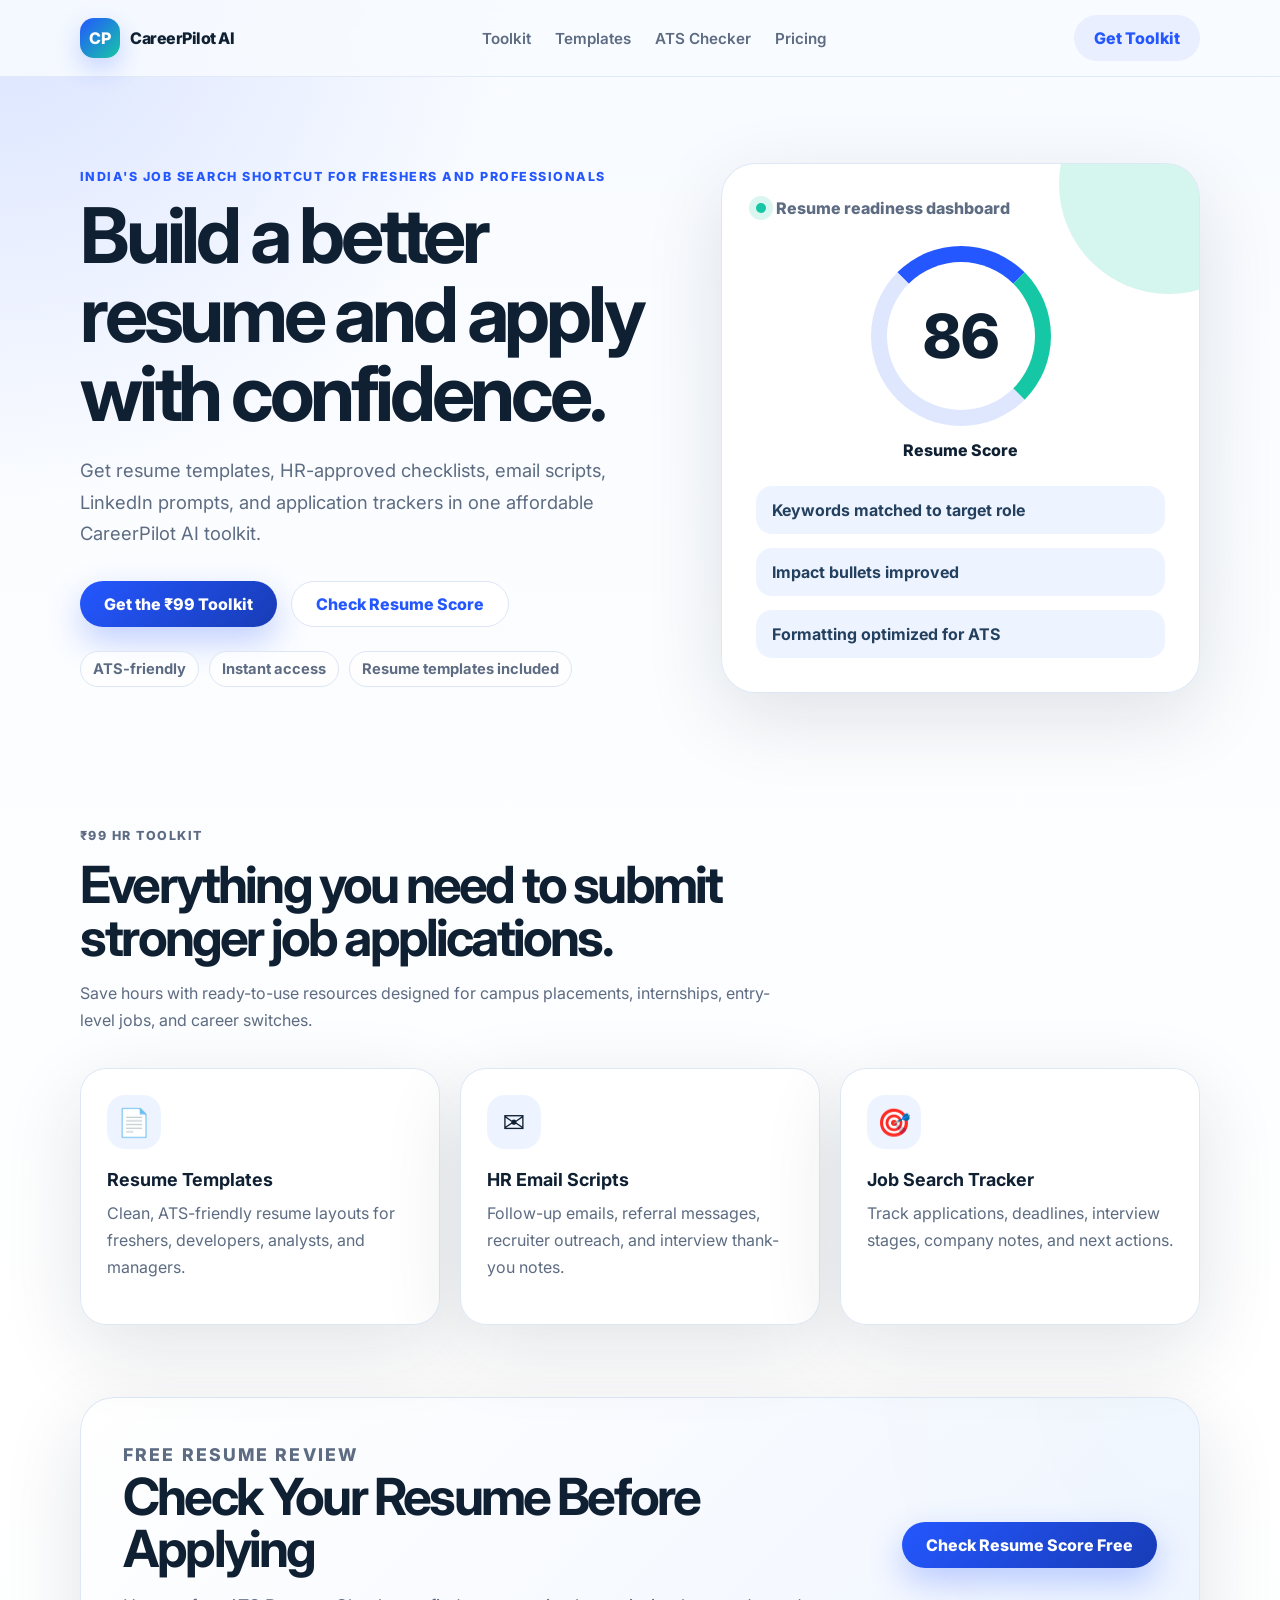
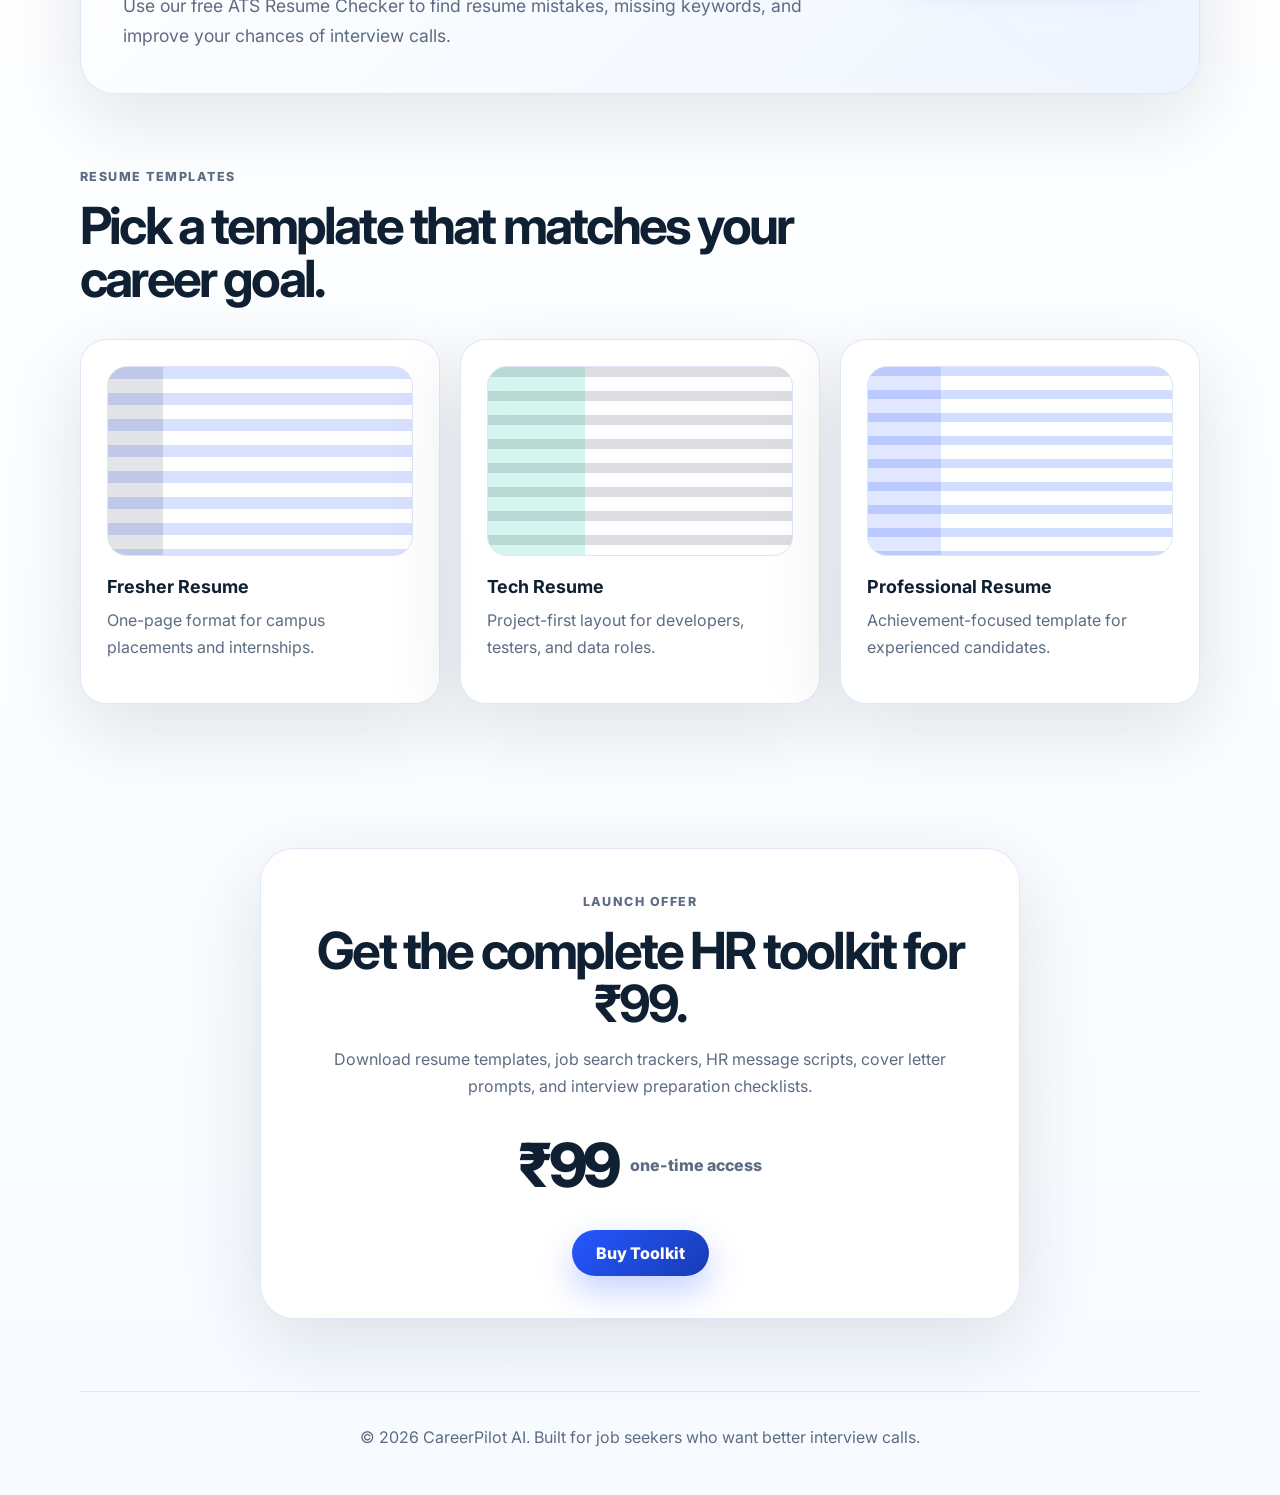
==== index.html @ 9188df10 "Add CareerPilot AI homepage" ====
<!doctype html>
<html lang="en">
  <head>
    <meta charset="utf-8" />
    <meta name="viewport" content="width=device-width, initial-scale=1" />
    <title>CareerPilot AI | ₹99 HR Toolkit & Resume Templates</title>
    <meta
      name="description"
      content="CareerPilot AI helps job seekers apply smarter with a ₹99 HR toolkit, ATS resume checker, resume templates, cover letters, and interview prep resources."
    />
    <link rel="preconnect" href="https://fonts.googleapis.com" />
    <link rel="preconnect" href="https://fonts.gstatic.com" crossorigin />
    <link
      href="https://fonts.googleapis.com/css2?family=Inter:wght@400;500;600;700;800&display=swap"
      rel="stylesheet"
    />
    <link rel="stylesheet" href="styles.css" />
  </head>
  <body>
    <header class="site-header">
      <nav class="nav" aria-label="Primary navigation">
        <a class="brand" href="/" aria-label="CareerPilot AI home">
          <span class="brand-mark">CP</span>
          <span>CareerPilot AI</span>
        </a>
        <div class="nav-links" aria-label="Main menu">
          <a href="#toolkit">Toolkit</a>
          <a href="#templates">Templates</a>
          <a href="#ats-checker">ATS Checker</a>
          <a href="#pricing">Pricing</a>
        </div>
        <a class="nav-cta" href="#pricing">Get Toolkit</a>
      </nav>
    </header>

    <main>
      <section class="hero">
        <div class="hero-copy">
          <p class="eyebrow">India's job search shortcut for freshers and professionals</p>
          <h1>Build a better resume and apply with confidence.</h1>
          <p class="hero-text">
            Get resume templates, HR-approved checklists, email scripts, LinkedIn prompts,
            and application trackers in one affordable CareerPilot AI toolkit.
          </p>
          <div class="hero-actions">
            <a class="button button-primary" href="#pricing">Get the ₹99 Toolkit</a>
            <a class="button button-secondary" href="/ats-resume-checker">Check Resume Score</a>
          </div>
          <div class="trust-row" aria-label="Toolkit highlights">
            <span>ATS-friendly</span>
            <span>Instant access</span>
            <span>Resume templates included</span>
          </div>
        </div>
        <div class="hero-card" aria-label="CareerPilot AI toolkit preview">
          <div class="card-header">
            <span class="status-dot"></span>
            <span>Resume readiness dashboard</span>
          </div>
          <div class="score-circle" aria-label="Resume score 86 out of 100">86</div>
          <p class="score-label">Resume Score</p>
          <ul class="check-list">
            <li>Keywords matched to target role</li>
            <li>Impact bullets improved</li>
            <li>Formatting optimized for ATS</li>
          </ul>
        </div>
      </section>

      <section id="toolkit" class="section toolkit-section">
        <div class="section-heading">
          <p class="eyebrow">₹99 HR Toolkit</p>
          <h2>Everything you need to submit stronger job applications.</h2>
          <p>
            Save hours with ready-to-use resources designed for campus placements,
            internships, entry-level jobs, and career switches.
          </p>
        </div>
        <div class="feature-grid">
          <article class="feature-card">
            <span class="feature-icon">📄</span>
            <h3>Resume Templates</h3>
            <p>Clean, ATS-friendly resume layouts for freshers, developers, analysts, and managers.</p>
          </article>
          <article class="feature-card">
            <span class="feature-icon">✉️</span>
            <h3>HR Email Scripts</h3>
            <p>Follow-up emails, referral messages, recruiter outreach, and interview thank-you notes.</p>
          </article>
          <article class="feature-card">
            <span class="feature-icon">🎯</span>
            <h3>Job Search Tracker</h3>
            <p>Track applications, deadlines, interview stages, company notes, and next actions.</p>
          </article>
        </div>
      </section>

      <section id="ats-checker" class="section ats-section" aria-labelledby="ats-title">
        <div class="ats-content">
          <p class="eyebrow">Free resume review</p>
          <h2 id="ats-title">Check Your Resume Before Applying</h2>
          <p>Use our free ATS Resume Checker to find resume mistakes, missing keywords, and improve your chances of interview calls.</p>
        </div>
        <a class="button button-primary" href="/ats-resume-checker">Check Resume Score Free</a>
      </section>

      <section id="templates" class="section templates-section">
        <div class="section-heading">
          <p class="eyebrow">Resume templates</p>
          <h2>Pick a template that matches your career goal.</h2>
        </div>
        <div class="template-grid">
          <article class="template-card">
            <div class="template-preview fresher"></div>
            <h3>Fresher Resume</h3>
            <p>One-page format for campus placements and internships.</p>
          </article>
          <article class="template-card">
            <div class="template-preview tech"></div>
            <h3>Tech Resume</h3>
            <p>Project-first layout for developers, testers, and data roles.</p>
          </article>
          <article class="template-card">
            <div class="template-preview pro"></div>
            <h3>Professional Resume</h3>
            <p>Achievement-focused template for experienced candidates.</p>
          </article>
        </div>
      </section>

      <section id="pricing" class="section pricing-section">
        <div class="pricing-card">
          <p class="eyebrow">Launch offer</p>
          <h2>Get the complete HR toolkit for ₹99.</h2>
          <p>
            Download resume templates, job search trackers, HR message scripts,
            cover letter prompts, and interview preparation checklists.
          </p>
          <div class="price-row">
            <span class="price">₹99</span>
            <span class="price-note">one-time access</span>
          </div>
          <a class="button button-primary" href="mailto:hello@careerpilot.ai?subject=CareerPilot%20AI%20Toolkit">Buy Toolkit</a>
        </div>
      </section>
    </main>

    <footer class="site-footer">
      <p>© 2026 CareerPilot AI. Built for job seekers who want better interview calls.</p>
    </footer>
  </body>
</html>
---- styles.css ----
:root {
  --ink: #102033;
  --muted: #5d6c82;
  --primary: #2457ff;
  --primary-dark: #183cb6;
  --accent: #16c7a5;
  --surface: #ffffff;
  --soft: #eef4ff;
  --line: #dce6f5;
  --shadow: 0 24px 80px rgba(16, 32, 51, 0.12);
}

* {
  box-sizing: border-box;
}

html {
  scroll-behavior: smooth;
}

body {
  margin: 0;
  color: var(--ink);
  font-family: Inter, system-ui, -apple-system, BlinkMacSystemFont, "Segoe UI", sans-serif;
  background:
    radial-gradient(circle at top left, rgba(36, 87, 255, 0.14), transparent 32rem),
    linear-gradient(180deg, #f8fbff 0%, #ffffff 45%, #f7fbff 100%);
}

a {
  color: inherit;
  text-decoration: none;
}

.site-header {
  position: sticky;
  top: 0;
  z-index: 10;
  border-bottom: 1px solid rgba(220, 230, 245, 0.82);
  background: rgba(248, 251, 255, 0.88);
  backdrop-filter: blur(18px);
}

.nav {
  display: flex;
  width: min(1120px, calc(100% - 32px));
  margin: 0 auto;
  min-height: 76px;
  align-items: center;
  justify-content: space-between;
  gap: 24px;
}

.brand,
.nav-links,
.hero-actions,
.trust-row,
.price-row {
  display: flex;
  align-items: center;
}

.brand {
  gap: 10px;
  font-weight: 800;
  letter-spacing: -0.03em;
}

.brand-mark {
  display: grid;
  width: 40px;
  height: 40px;
  place-items: center;
  border-radius: 14px;
  color: #ffffff;
  background: linear-gradient(135deg, var(--primary), var(--accent));
  box-shadow: 0 10px 26px rgba(36, 87, 255, 0.24);
}

.nav-links {
  gap: 24px;
  color: var(--muted);
  font-size: 0.95rem;
  font-weight: 600;
}

.nav-cta,
.button {
  display: inline-flex;
  align-items: center;
  justify-content: center;
  min-height: 46px;
  border-radius: 999px;
  font-weight: 800;
}

.nav-cta {
  padding: 0 20px;
  color: var(--primary);
  background: #e9efff;
}

.button {
  padding: 0 24px;
  transition: transform 160ms ease, box-shadow 160ms ease;
}

.button:hover {
  transform: translateY(-2px);
}

.button-primary {
  color: #ffffff;
  background: linear-gradient(135deg, var(--primary), var(--primary-dark));
  box-shadow: 0 14px 34px rgba(36, 87, 255, 0.28);
}

.button-secondary {
  color: var(--primary);
  border: 1px solid var(--line);
  background: #ffffff;
}

.hero,
.section {
  width: min(1120px, calc(100% - 32px));
  margin: 0 auto;
}

.hero {
  display: grid;
  grid-template-columns: minmax(0, 1.1fr) minmax(300px, 0.9fr);
  gap: 56px;
  align-items: center;
  padding: 86px 0 60px;
}

.eyebrow {
  margin: 0 0 12px;
  color: var(--primary);
  font-size: 0.78rem;
  font-weight: 800;
  letter-spacing: 0.12em;
  text-transform: uppercase;
}

h1,
h2,
h3,
p {
  margin-top: 0;
}

h1,
h2 {
  letter-spacing: -0.055em;
  line-height: 1.03;
}

h1 {
  margin-bottom: 22px;
  font-size: clamp(2.8rem, 6vw, 5.4rem);
}

h2 {
  margin-bottom: 16px;
  font-size: clamp(2rem, 4vw, 3.45rem);
}

h3 {
  margin-bottom: 10px;
  font-size: 1.12rem;
}

.hero-text,
.section-heading p,
.ats-content p,
.pricing-card p,
.feature-card p,
.template-card p,
.site-footer p {
  color: var(--muted);
  line-height: 1.7;
}

.hero-text {
  max-width: 660px;
  font-size: 1.15rem;
}

.hero-actions {
  flex-wrap: wrap;
  gap: 14px;
  margin: 32px 0 24px;
}

.trust-row {
  flex-wrap: wrap;
  gap: 10px;
  color: var(--muted);
  font-size: 0.92rem;
  font-weight: 700;
}

.trust-row span {
  padding: 8px 12px;
  border: 1px solid var(--line);
  border-radius: 999px;
  background: rgba(255, 255, 255, 0.76);
}

.hero-card,
.feature-card,
.template-card,
.pricing-card,
.ats-section {
  border: 1px solid rgba(220, 230, 245, 0.92);
  background: rgba(255, 255, 255, 0.9);
  box-shadow: var(--shadow);
}

.hero-card {
  position: relative;
  overflow: hidden;
  padding: 34px;
  border-radius: 34px;
}

.hero-card::before {
  position: absolute;
  inset: -90px -80px auto auto;
  width: 220px;
  height: 220px;
  border-radius: 50%;
  background: rgba(22, 199, 165, 0.18);
  content: "";
}

.card-header {
  display: flex;
  gap: 10px;
  align-items: center;
  margin-bottom: 28px;
  color: var(--muted);
  font-weight: 800;
}

.status-dot {
  width: 10px;
  height: 10px;
  border-radius: 50%;
  background: var(--accent);
  box-shadow: 0 0 0 7px rgba(22, 199, 165, 0.16);
}

.score-circle {
  display: grid;
  width: 180px;
  height: 180px;
  margin: 0 auto 14px;
  place-items: center;
  border: 16px solid #dfe7ff;
  border-top-color: var(--primary);
  border-right-color: var(--accent);
  border-radius: 50%;
  font-size: 3.8rem;
  font-weight: 800;
}

.score-label {
  margin-bottom: 26px;
  text-align: center;
  font-weight: 800;
}

.check-list {
  display: grid;
  gap: 14px;
  margin: 0;
  padding: 0;
  list-style: none;
}

.check-list li {
  padding: 14px 16px;
  border-radius: 16px;
  color: #24405f;
  background: var(--soft);
  font-weight: 700;
}

.section {
  padding: 72px 0;
}

.section-heading {
  max-width: 720px;
  margin-bottom: 34px;
}

.feature-grid,
.template-grid {
  display: grid;
  grid-template-columns: repeat(3, minmax(0, 1fr));
  gap: 20px;
}

.feature-card,
.template-card {
  border-radius: 26px;
  padding: 26px;
}

.feature-icon {
  display: grid;
  width: 54px;
  height: 54px;
  margin-bottom: 20px;
  place-items: center;
  border-radius: 18px;
  background: var(--soft);
  font-size: 1.7rem;
}

.ats-section {
  display: flex;
  align-items: center;
  justify-content: space-between;
  gap: 28px;
  padding: 42px;
  border-radius: 34px;
  background:
    linear-gradient(135deg, rgba(255, 255, 255, 0.95), rgba(238, 244, 255, 0.95)),
    radial-gradient(circle at right top, rgba(22, 199, 165, 0.2), transparent 24rem);
}

.ats-content {
  max-width: 720px;
}

.ats-content p {
  margin-bottom: 0;
  font-size: 1.1rem;
}

.template-preview {
  height: 190px;
  margin-bottom: 20px;
  border-radius: 20px;
  border: 1px solid var(--line);
  background:
    linear-gradient(90deg, rgba(16, 32, 51, 0.12) 18%, transparent 18%),
    repeating-linear-gradient(180deg, rgba(36, 87, 255, 0.18) 0 12px, transparent 12px 26px),
    #ffffff;
}

.template-preview.tech {
  background:
    linear-gradient(90deg, rgba(22, 199, 165, 0.18) 32%, transparent 32%),
    repeating-linear-gradient(180deg, rgba(16, 32, 51, 0.15) 0 10px, transparent 10px 24px),
    #ffffff;
}

.template-preview.pro {
  background:
    linear-gradient(90deg, rgba(36, 87, 255, 0.14) 24%, transparent 24%),
    repeating-linear-gradient(180deg, rgba(36, 87, 255, 0.2) 0 9px, transparent 9px 23px),
    #ffffff;
}

.pricing-card {
  max-width: 760px;
  margin: 0 auto;
  padding: 42px;
  border-radius: 34px;
  text-align: center;
}

.price-row {
  justify-content: center;
  gap: 12px;
  margin: 28px 0;
}

.price {
  font-size: 3.8rem;
  font-weight: 800;
  letter-spacing: -0.06em;
}

.price-note {
  color: var(--muted);
  font-weight: 800;
}

.site-footer {
  width: min(1120px, calc(100% - 32px));
  margin: 0 auto;
  padding: 32px 0 44px;
  border-top: 1px solid var(--line);
  text-align: center;
}

.site-footer p {
  margin: 0;
}

@media (max-width: 860px) {
  .nav {
    flex-wrap: wrap;
    padding: 14px 0;
  }

  .nav-links {
    order: 3;
    width: 100%;
    justify-content: center;
  }

  .hero,
  .feature-grid,
  .template-grid {
    grid-template-columns: 1fr;
  }

  .hero {
    padding-top: 54px;
  }

  .ats-section {
    align-items: flex-start;
    flex-direction: column;
  }
}

@media (max-width: 560px) {
  .nav-links {
    display: none;
  }

  .hero-card,
  .ats-section,
  .pricing-card {
    padding: 26px;
    border-radius: 26px;
  }

  .button {
    width: 100%;
  }

  .score-circle {
    width: 150px;
    height: 150px;
    font-size: 3rem;
  }
}
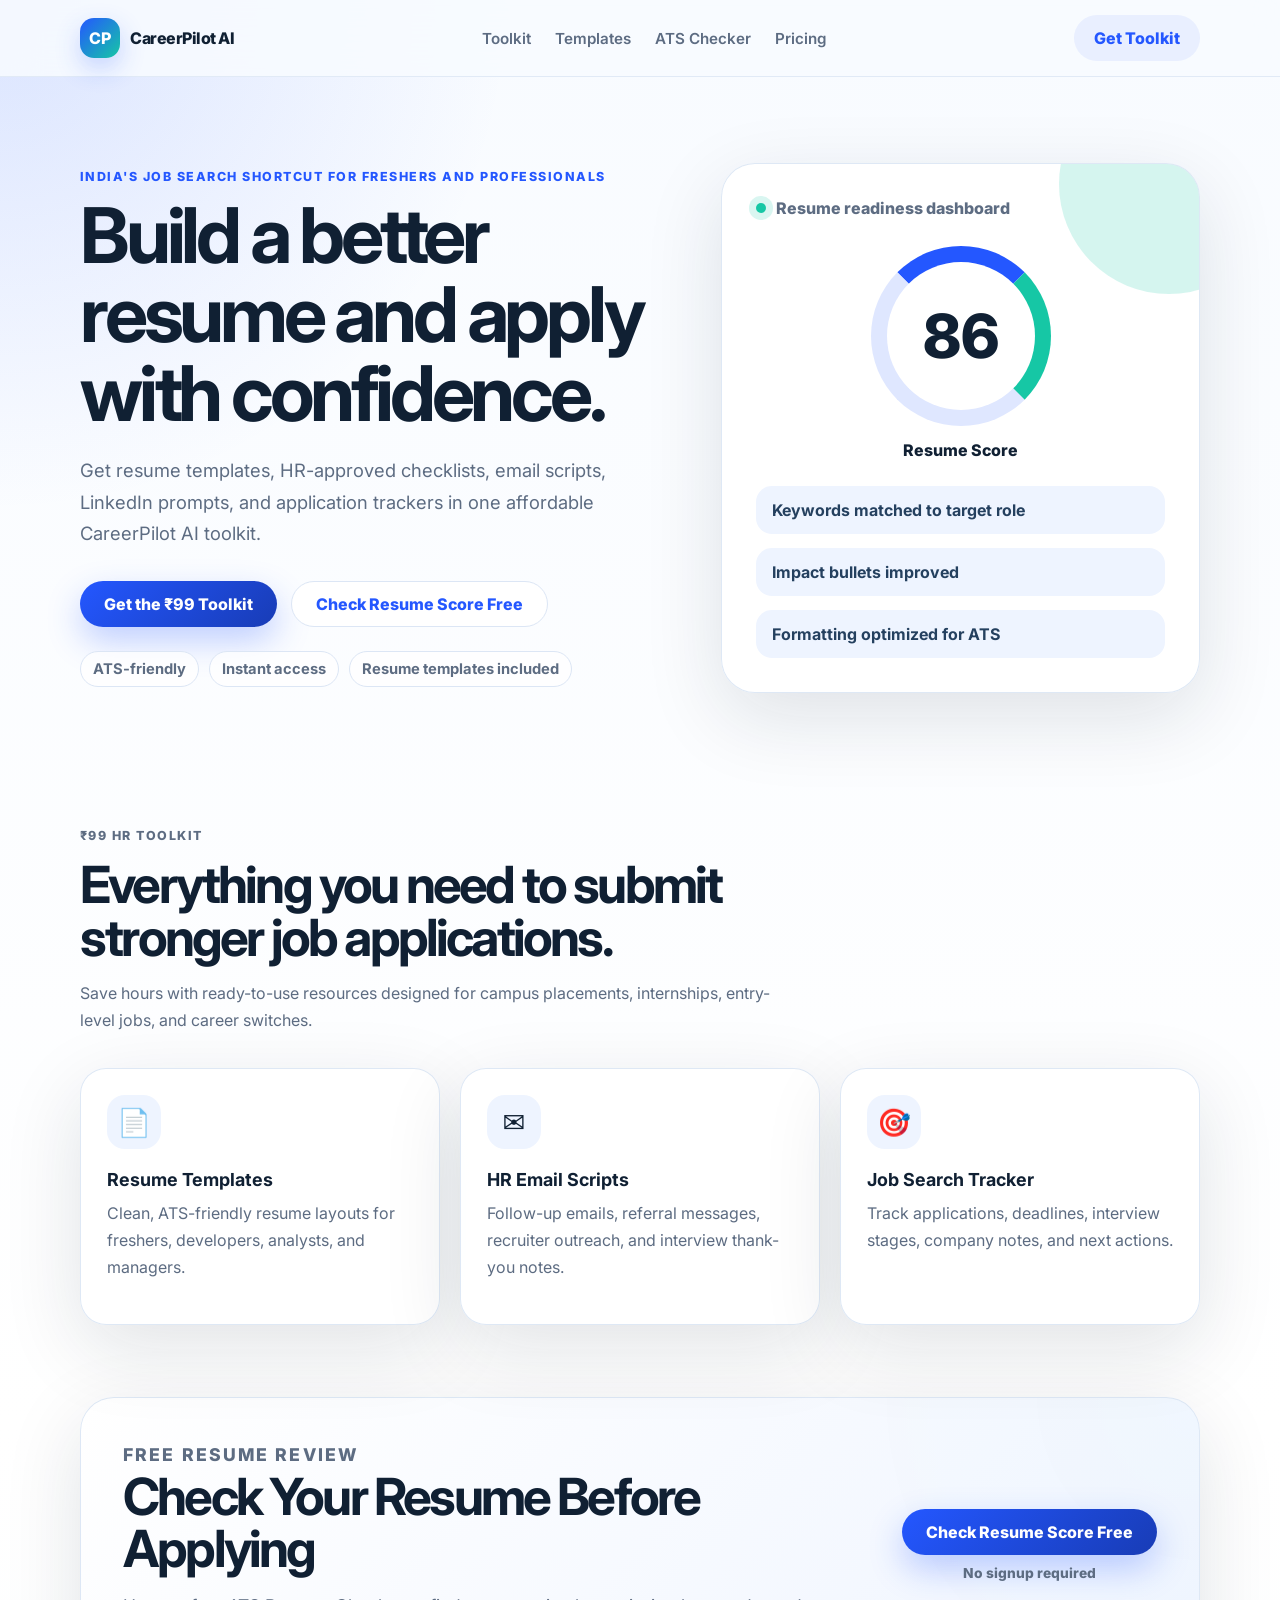
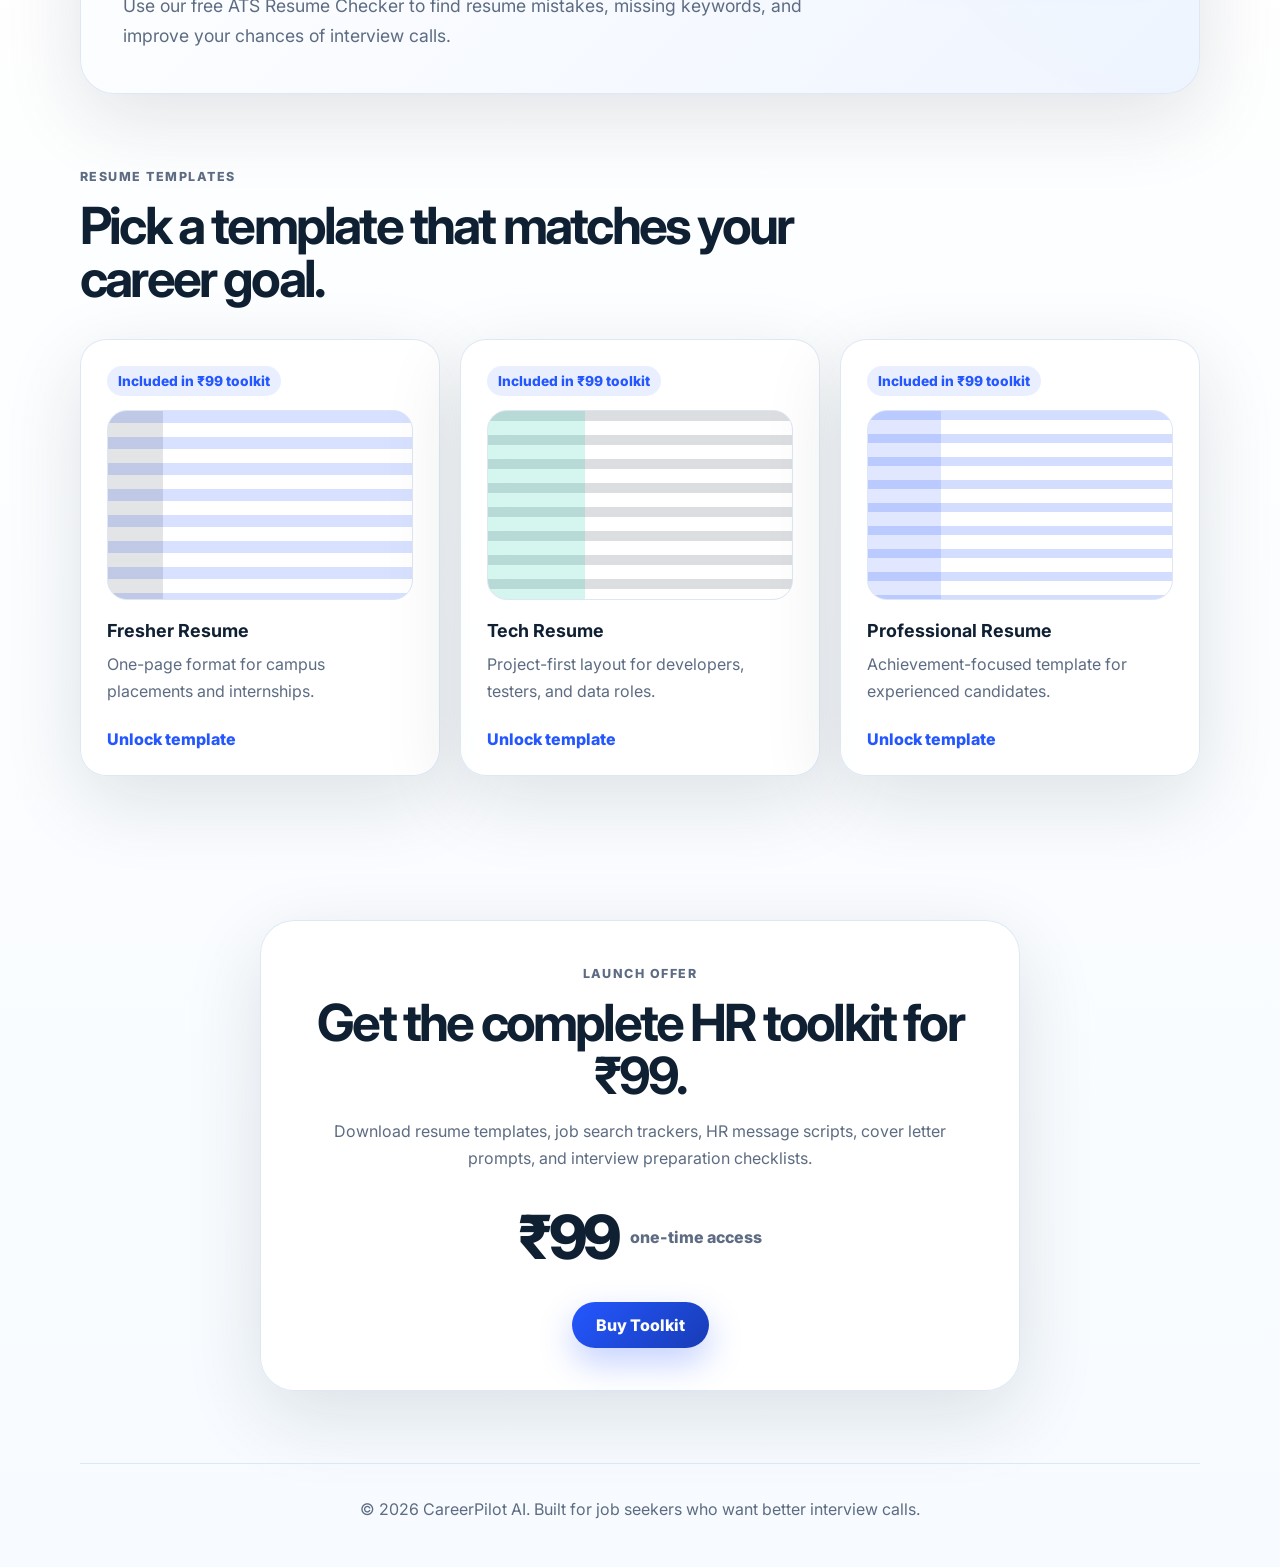
==== commit b5446c48: "Improve ATS checker flow and templates" ====
--- a/index.html
+++ b/index.html
@@ -44,7 +44,7 @@
           </p>
           <div class="hero-actions">
             <a class="button button-primary" href="#pricing">Get the ₹99 Toolkit</a>
-            <a class="button button-secondary" href="/ats-resume-checker">Check Resume Score</a>
+            <a class="button button-secondary" href="/ats-resume-checker">Check Resume Score Free</a>
           </div>
           <div class="trust-row" aria-label="Toolkit highlights">
             <span>ATS-friendly</span>
@@ -101,7 +101,10 @@
           <h2 id="ats-title">Check Your Resume Before Applying</h2>
           <p>Use our free ATS Resume Checker to find resume mistakes, missing keywords, and improve your chances of interview calls.</p>
         </div>
-        <a class="button button-primary" href="/ats-resume-checker">Check Resume Score Free</a>
+        <div class="ats-actions">
+          <a class="button button-primary" href="/ats-resume-checker">Check Resume Score Free</a>
+          <span>No signup required</span>
+        </div>
       </section>
 
       <section id="templates" class="section templates-section">
@@ -111,19 +114,25 @@
         </div>
         <div class="template-grid">
           <article class="template-card">
+            <span class="template-badge">Included in ₹99 toolkit</span>
             <div class="template-preview fresher"></div>
             <h3>Fresher Resume</h3>
             <p>One-page format for campus placements and internships.</p>
+            <a href="#pricing">Unlock template</a>
           </article>
           <article class="template-card">
+            <span class="template-badge">Included in ₹99 toolkit</span>
             <div class="template-preview tech"></div>
             <h3>Tech Resume</h3>
             <p>Project-first layout for developers, testers, and data roles.</p>
+            <a href="#pricing">Unlock template</a>
           </article>
           <article class="template-card">
+            <span class="template-badge">Included in ₹99 toolkit</span>
             <div class="template-preview pro"></div>
             <h3>Professional Resume</h3>
             <p>Achievement-focused template for experienced candidates.</p>
+            <a href="#pricing">Unlock template</a>
           </article>
         </div>
       </section>
--- a/styles.css
+++ b/styles.css
@@ -455,3 +455,114 @@
     font-size: 3rem;
   }
 }
+
+.ats-actions {
+  display: grid;
+  gap: 10px;
+  justify-items: center;
+  min-width: 240px;
+}
+
+.ats-actions span,
+.template-badge {
+  color: var(--muted);
+  font-size: 0.86rem;
+  font-weight: 800;
+}
+
+.template-card {
+  position: relative;
+}
+
+.template-card > a {
+  display: inline-flex;
+  margin-top: 8px;
+  color: var(--primary);
+  font-weight: 800;
+}
+
+.template-badge {
+  display: inline-flex;
+  margin-bottom: 14px;
+  padding: 7px 11px;
+  border-radius: 999px;
+  color: var(--primary);
+  background: #e9efff;
+}
+
+.checker-hero {
+  display: grid;
+  grid-template-columns: minmax(0, 1.1fr) minmax(280px, 0.9fr);
+  gap: 28px;
+  width: min(1120px, calc(100% - 32px));
+  margin: 0 auto;
+  padding: 82px 0;
+}
+
+.checker-panel,
+.checker-results {
+  border: 1px solid rgba(220, 230, 245, 0.92);
+  border-radius: 34px;
+  background: rgba(255, 255, 255, 0.92);
+  box-shadow: var(--shadow);
+}
+
+.checker-panel {
+  padding: 44px;
+}
+
+.checker-results {
+  align-self: start;
+  padding: 34px;
+}
+
+.checker-results h2 {
+  font-size: clamp(1.6rem, 3vw, 2.25rem);
+}
+
+.checker-form {
+  display: grid;
+  gap: 14px;
+  margin-top: 32px;
+}
+
+.checker-form label {
+  font-weight: 800;
+}
+
+.checker-form input {
+  width: 100%;
+  min-height: 52px;
+  border: 1px solid var(--line);
+  border-radius: 16px;
+  padding: 0 16px;
+  color: var(--ink);
+  background: #ffffff;
+  font: inherit;
+}
+
+.checker-form input[type="file"] {
+  padding: 14px 16px;
+}
+
+.checker-form .button {
+  margin-top: 10px;
+  border: 0;
+  cursor: pointer;
+  font: inherit;
+}
+
+@media (max-width: 860px) {
+  .checker-hero {
+    grid-template-columns: 1fr;
+    padding-top: 54px;
+  }
+}
+
+@media (max-width: 560px) {
+  .checker-panel,
+  .checker-results {
+    padding: 26px;
+    border-radius: 26px;
+  }
+}
